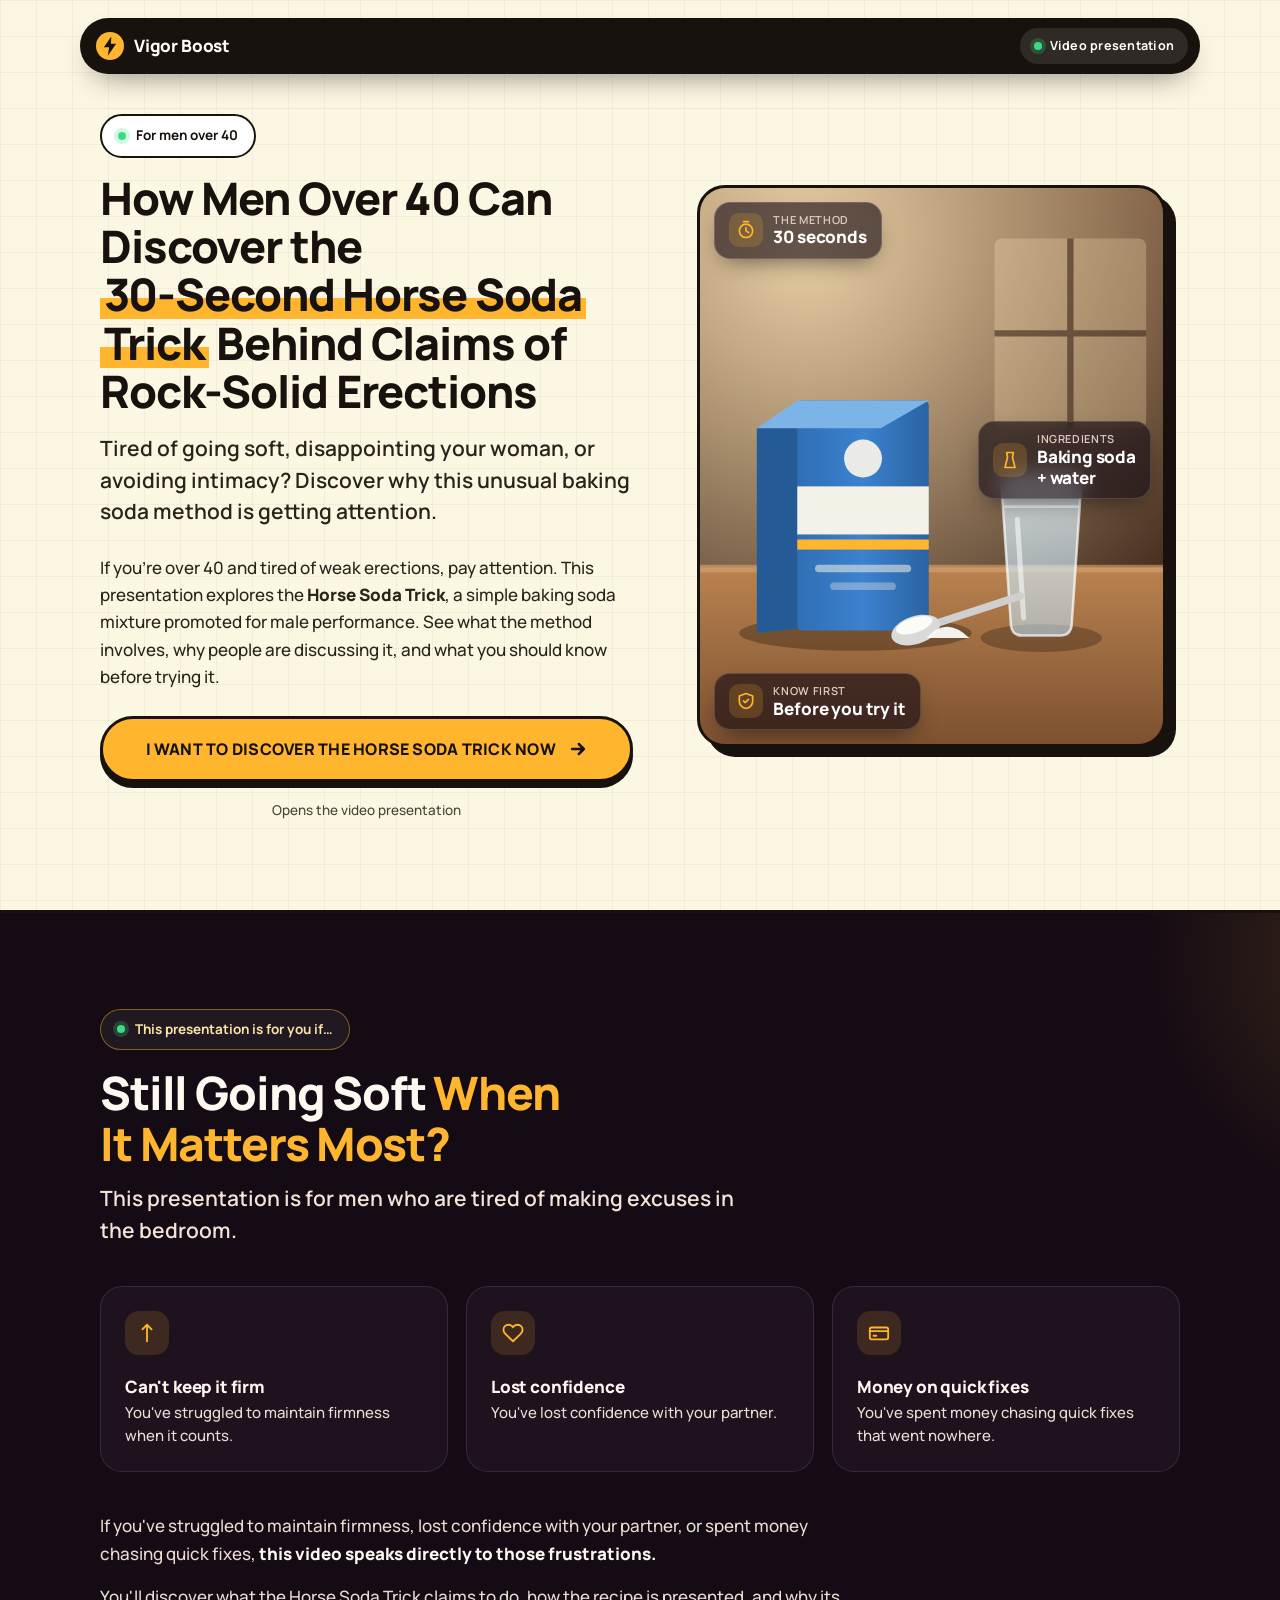
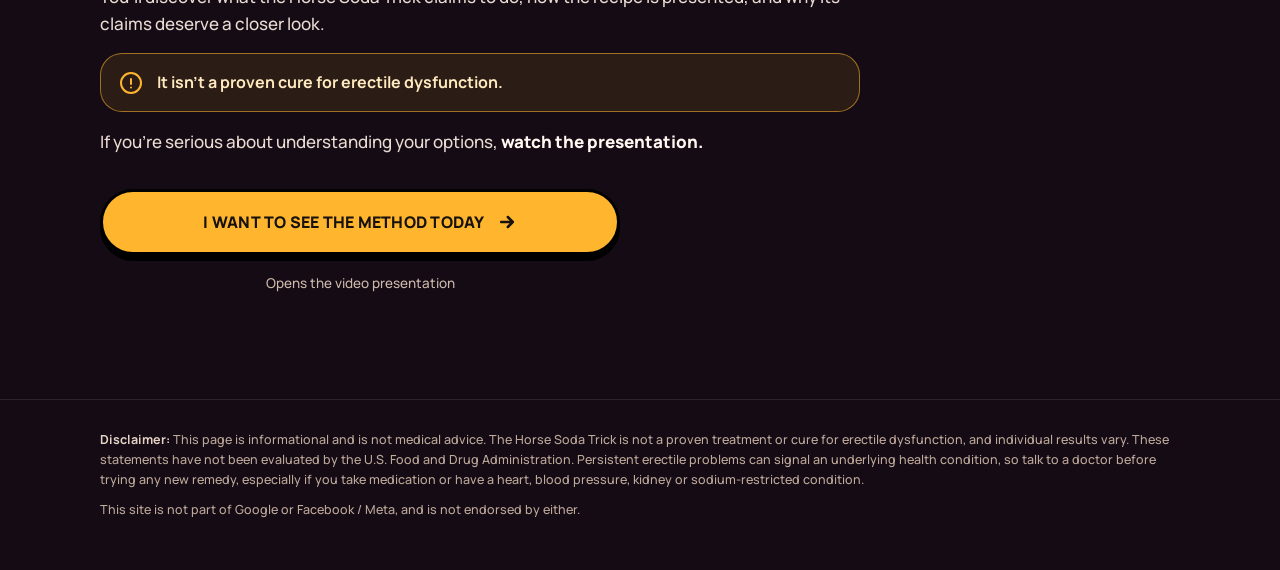
==== presell/index.html @ 9850828d "feat(presell): página presell Horse Soda Trick em /presell/ Mobile-first, HTML/CSS/JS puro. Visual c" ====
<!doctype html>
<html lang="en">
<head>
<meta charset="utf-8">
<meta name="viewport" content="width=device-width, initial-scale=1, viewport-fit=cover">
<title>The 30-Second Horse Soda Trick</title>
<meta name="description" content="A short presentation on the Horse Soda Trick, a baking soda mixture promoted for male performance. See what it claims, how it is presented and what to know before trying it.">
<meta name="robots" content="noindex, nofollow">
<meta name="theme-color" content="#FCF7E3">
<link rel="preload" href="fonts/Manrope-VariableFont_wght.woff2" as="font" type="font/woff2" crossorigin>

<style>
@font-face{
  font-family:"Manrope";
  src:url("fonts/Manrope-VariableFont_wght.woff2") format("woff2");
  font-weight:200 800;
  font-display:swap;
}

/* ---------- Tokens ---------- */
:root{
  --cream:#FCF7E3;
  --cream-2:#F5EDCB;
  --ink:#17120D;
  --ink-soft:#4A4036;
  --night:#140B14;
  --night-2:#1E121E;
  --night-text:#EBDCD3;
  --night-head:#FFF7F0;
  --amber:#FFB52E;
  --amber-deep:#E8960C;
  --green:#3DDC84;
  --line:rgba(23,18,13,.14);
  --radius:22px;
  --gutter:20px;
  --maxw:1120px;
  --shadow-btn:0 6px 0 var(--ink);
}

*,*::before,*::after{box-sizing:border-box}
html{-webkit-text-size-adjust:100%;scroll-behavior:smooth}
body{
  margin:0;
  font-family:"Manrope",system-ui,-apple-system,"Segoe UI",Roboto,sans-serif;
  font-weight:500;
  font-size:17px;
  line-height:1.6;
  color:var(--ink);
  background-color:var(--cream);
  /* Prospeny-style faint grid */
  background-image:
    linear-gradient(rgba(23,18,13,.045) 1px,transparent 1px),
    linear-gradient(90deg,rgba(23,18,13,.045) 1px,transparent 1px);
  background-size:36px 36px;
  padding-bottom:env(safe-area-inset-bottom);
}
img,svg{display:block;max-width:100%}
a{color:inherit}
.wrap{width:100%;max-width:var(--maxw);margin-inline:auto;padding-inline:var(--gutter)}
.sr-only{position:absolute;width:1px;height:1px;overflow:hidden;clip:rect(0 0 0 0);white-space:nowrap}
:focus-visible{outline:3px solid var(--ink);outline-offset:3px;border-radius:6px}

/* ---------- Pill nav ---------- */
.nav-shell{position:sticky;top:0;z-index:30;padding:12px var(--gutter) 0}
.nav{
  max-width:var(--maxw);margin-inline:auto;
  display:flex;align-items:center;justify-content:space-between;gap:12px;
  background:var(--ink);color:#fff;
  border-radius:999px;padding:10px 12px 10px 16px;
  box-shadow:0 14px 30px -14px rgba(23,18,13,.55);
}
.brand{display:flex;align-items:center;gap:10px;font-weight:800;letter-spacing:-.01em;font-size:17px;text-decoration:none}
.brand svg{width:28px;height:28px;flex:none}
.nav-tag{
  display:inline-flex;align-items:center;gap:8px;
  font-size:12.5px;font-weight:700;letter-spacing:.02em;
  padding:8px 14px;border-radius:999px;
  background:rgba(255,255,255,.1);color:#fff;white-space:nowrap
}
.dot{width:8px;height:8px;border-radius:50%;background:var(--green);box-shadow:0 0 0 4px rgba(61,220,132,.22);flex:none}

/* ---------- Buttons (chunky, offset shadow) ---------- */
.btn{
  --bg:var(--amber);--fg:var(--ink);
  display:flex;align-items:center;justify-content:center;gap:12px;
  width:100%;
  font:inherit;font-weight:800;font-size:16px;line-height:1.25;letter-spacing:.015em;text-transform:uppercase;text-align:center;
  color:var(--fg);background:var(--bg);
  border:3px solid var(--ink);border-radius:999px;
  padding:18px 24px;
  box-shadow:var(--shadow-btn);
  text-decoration:none;cursor:pointer;
  transition:transform .12s ease,box-shadow .12s ease,background .12s ease;
  -webkit-tap-highlight-color:transparent;
}
.btn:hover{background:#FFC24F;transform:translateY(2px);box-shadow:0 4px 0 var(--ink)}
.btn:active{transform:translateY(6px);box-shadow:0 0 0 var(--ink)}
.btn svg{width:20px;height:20px;flex:none;transition:transform .2s ease}
.btn:hover svg{transform:translateX(4px)}
.btn-note{margin:18px 0 0;font-size:13.5px;color:var(--ink-soft);text-align:center}

/* ---------- Block 1: Hero ---------- */
.hero{padding:28px 0 56px}
.hero-grid{display:grid;gap:30px}
.chip{
  display:inline-flex;align-items:center;gap:10px;
  font-size:13.5px;font-weight:700;
  padding:9px 16px;border-radius:999px;
  background:#fff;border:2px solid var(--ink);
}
h1{
  margin:18px 0 0;
  font-weight:800;
  font-size:clamp(28px,7.4vw,52px);
  line-height:1.08;
  letter-spacing:-.025em;
  text-wrap:balance;
}
.mark{
  background:linear-gradient(transparent 58%,var(--amber) 58%,var(--amber) 92%,transparent 92%);
  padding-inline:.08em;
  -webkit-box-decoration-break:clone;box-decoration-break:clone;
}
.nw{white-space:nowrap}
.sub{
  margin:18px 0 0;
  font-size:clamp(18px,4.6vw,21px);
  line-height:1.5;font-weight:600;color:#2B231B;
  text-wrap:pretty;
}

/* photo card with floating glass chips (Nomade-style) */
.photo{
  position:relative;
  border-radius:28px;
  border:3px solid var(--ink);
  box-shadow:10px 10px 0 var(--ink);
  overflow:hidden;
  aspect-ratio:4/4.4;
  background:#2a1a12;
  margin:6px 10px 10px 0;
}
.photo svg,.photo img{position:absolute;inset:0;width:100%;height:100%;object-fit:cover}
.float{
  position:absolute;z-index:2;
  display:flex;align-items:center;gap:10px;
  padding:10px 14px;border-radius:16px;
  background:rgba(20,11,20,.62);
  -webkit-backdrop-filter:blur(10px);backdrop-filter:blur(10px);
  border:1px solid rgba(255,255,255,.16);
  color:var(--night-head);
  font-size:13px;font-weight:700;line-height:1.25;
  box-shadow:0 10px 24px -10px rgba(0,0,0,.6);
}
.float small{display:block;font-size:11px;font-weight:600;letter-spacing:.06em;text-transform:uppercase;color:#E3CDBE}
.float b{font-size:17px;font-weight:800;color:#fff;letter-spacing:-.01em}
.float .ic{width:34px;height:34px;border-radius:10px;background:rgba(255,181,46,.18);display:grid;place-items:center;flex:none}
.float .ic svg{position:static;width:20px;height:20px;color:var(--amber)}
.f1{top:14px;left:14px}
.f2{top:42%;right:12px}
.f3{bottom:14px;left:14px}
@media (prefers-reduced-motion:no-preference){
  .f1{animation:bob 6s ease-in-out infinite}
  .f2{animation:bob 7s ease-in-out -2s infinite}
  .f3{animation:bob 6.5s ease-in-out -4s infinite}
  @keyframes bob{0%,100%{transform:translateY(0)}50%{transform:translateY(-6px)}}
}

.lead{margin:0;font-size:17px;color:#2B231B}
.lead strong{font-weight:800}
.hero-cta{margin-top:26px}

/* ---------- Block 2: Qualification (dark, Nomade-style) ---------- */
.qual{
  background:var(--night);color:var(--night-text);
  padding:64px 0 72px;
  border-top:3px solid var(--ink);
  position:relative;overflow:hidden;
}
.qual::before{
  content:"";position:absolute;inset:-20% -30% auto auto;width:520px;height:520px;
  background:radial-gradient(closest-side,rgba(255,181,46,.18),transparent);
  pointer-events:none;
}
.qual .wrap{position:relative}
.eyebrow{
  display:inline-flex;align-items:center;gap:10px;
  font-size:13.5px;font-weight:700;
  padding:9px 16px;border-radius:999px;
  background:rgba(255,255,255,.06);border:1px solid rgba(255,181,46,.45);
  color:#FFE2A8;
}
h2{
  margin:18px 0 0;
  font-weight:800;
  font-size:clamp(28px,7vw,46px);
  line-height:1.1;letter-spacing:-.025em;
  color:var(--night-head);text-wrap:balance;
}
h2 em{font-style:normal;color:var(--amber)}
.qual .sub{color:#F3E4D8;margin-top:14px}
.qual-grid{display:grid;gap:14px;margin-top:30px}
.pain{
  display:flex;gap:16px;align-items:flex-start;
  background:var(--night-2);
  border:1px solid rgba(255,255,255,.1);
  border-radius:var(--radius);padding:18px 18px;
}
.pain .ic{
  width:44px;height:44px;border-radius:14px;flex:none;
  display:grid;place-items:center;
  background:rgba(255,181,46,.14);color:var(--amber);
}
.pain .ic svg{width:22px;height:22px}
.pain h3{margin:2px 0 2px;font-size:17px;font-weight:800;color:var(--night-head);letter-spacing:-.01em}
.pain p{margin:0;font-size:15px;line-height:1.5;color:var(--night-text)}

.qual-text{margin-top:30px;display:grid;gap:16px;font-size:17px;color:var(--night-text)}
.qual-text p{margin:0}
.qual-text strong{color:var(--night-head);font-weight:800}

.honest{
  display:flex;gap:14px;align-items:flex-start;
  background:rgba(255,181,46,.1);
  border:1.5px solid rgba(255,181,46,.55);
  border-radius:var(--radius);padding:16px 18px;
  color:#FFE9BF;font-weight:700;font-size:16px;line-height:1.5;
}
.honest svg{width:24px;height:24px;flex:none;color:var(--amber);margin-top:1px}

.qual-cta{margin-top:34px}
.qual .btn{--shadow-btn:0 6px 0 #000;box-shadow:var(--shadow-btn);border-color:#000}
.qual .btn:hover{box-shadow:0 4px 0 #000}
.qual .btn:active{box-shadow:0 0 0 #000}
.qual .btn-note{color:#CDB9AB}

/* ---------- Footer ---------- */
footer{background:var(--night);color:#BFA99B;border-top:1px solid rgba(255,255,255,.1);padding:30px 0 120px;font-size:12.5px;line-height:1.6}
footer p{margin:0 0 10px}
footer strong{color:#E6D3C6}

/* ---------- Sticky mobile CTA (Prospeny-style) ---------- */
.sticky{
  position:fixed;left:0;right:0;bottom:0;z-index:40;
  padding:12px var(--gutter) calc(12px + env(safe-area-inset-bottom));
  background:linear-gradient(to top,rgba(252,247,227,.96) 55%,rgba(252,247,227,0));
  transform:translateY(120%);opacity:0;
  transition:transform .3s ease,opacity .3s ease;
  pointer-events:none;
}
.sticky.show{transform:none;opacity:1;pointer-events:auto}
.sticky .btn{padding:15px 20px;font-size:14.5px}

/* ---------- Desktop ---------- */
@media (min-width:880px){
  body{font-size:18px}
  .nav-shell{padding-top:18px}
  .hero{padding:40px 0 88px}
  h1{font-size:clamp(40px,3.5vw,46px);margin-top:16px}
  .hero-grid{grid-template-columns:1.05fr .95fr;column-gap:64px;row-gap:0;align-items:start}
  .hero-a{grid-column:1;grid-row:1;align-self:end}
  .hero-b{grid-column:1;grid-row:2;align-self:start;margin-top:26px}
  .photo{grid-column:2;grid-row:1 / span 2;aspect-ratio:4/4.8;margin-right:14px;align-self:center}
  .hero-cta{max-width:560px}
  .btn{font-size:16px;padding:20px 24px}
  .qual{padding:96px 0 104px}
  .qual-head{max-width:760px}
  .qual-grid{grid-template-columns:repeat(3,1fr);gap:18px;margin-top:40px}
  .pain{flex-direction:column;padding:24px}
  .qual-text{max-width:760px;margin-top:40px}
  .qual-cta{max-width:520px}
  .sticky{display:none}
  footer{padding-bottom:40px}
}
@media (max-width:380px){
  .nav-tag{font-size:11.5px;padding:7px 11px}
  .float{font-size:12px;padding:8px 11px}
  .f2{top:46%}
}
@media (prefers-reduced-motion:reduce){
  html{scroll-behavior:auto}
  .btn,.btn svg,.sticky{transition:none}
}
</style>
</head>

<body>

<!-- UTM passthrough (same script used on /vsl/) -->
<script src="https://cdn.utmify.com.br/scripts/utms/latest.js" data-utmify-prevent-xcod-sck data-utmify-prevent-subids data-utmify-ignore-iframe async defer></script>
<!-- TODO: paste the UTMify / Meta pixel snippet for this page here (ID pending from Diogo) -->

<div class="nav-shell">
  <header class="nav" role="banner">
    <a class="brand" href="#top" aria-label="Vigor Boost">
      <svg viewBox="0 0 32 32" aria-hidden="true"><circle cx="16" cy="16" r="16" fill="#FFB52E"/><path d="M17.5 5 9 17.5h6L13.5 27 23 13.5h-6z" fill="#17120D"/></svg>
      <span>Vigor Boost</span>
    </a>
    <span class="nav-tag"><span class="dot" aria-hidden="true"></span>Video presentation</span>
  </header>
</div>

<main id="top">

  <!-- ============ BLOCK 1 — HERO ============ -->
  <section class="hero" aria-labelledby="h1">
    <div class="wrap hero-grid">

      <div class="hero-a">
        <span class="chip"><span class="dot" aria-hidden="true"></span>For men over 40</span>

        <h1 id="h1">How Men Over 40 Can Discover the <span class="mark"><span class="nw">30-Second</span> Horse Soda Trick</span> Behind Claims of Rock-Solid Erections</h1>

        <p class="sub">Tired of going soft, disappointing your woman, or avoiding intimacy? Discover why this unusual baking soda method is getting attention.</p>
      </div>

      <figure class="photo">
        <!-- Fallback illustration (shows until img/hero.jpg exists) -->
        <svg viewBox="0 0 400 440" preserveAspectRatio="xMidYMid slice" role="img" aria-label="A box of baking soda and a glass of water on a kitchen table">
          <defs>
            <linearGradient id="wall" x1="0" y1="0" x2="0" y2="1"><stop offset="0" stop-color="#6b4a33"/><stop offset="1" stop-color="#3a2519"/></linearGradient>
            <linearGradient id="table" x1="0" y1="0" x2="0" y2="1"><stop offset="0" stop-color="#b9824f"/><stop offset="1" stop-color="#7d5130"/></linearGradient>
            <radialGradient id="win" cx=".25" cy=".1" r=".9"><stop offset="0" stop-color="#ffe7b8" stop-opacity=".85"/><stop offset="1" stop-color="#ffe7b8" stop-opacity="0"/></radialGradient>
            <linearGradient id="water" x1="0" y1="0" x2="0" y2="1"><stop offset="0" stop-color="#e9f6ff" stop-opacity=".75"/><stop offset="1" stop-color="#bfe3f7" stop-opacity=".55"/></linearGradient>
            <linearGradient id="box" x1="0" y1="0" x2="1" y2="0"><stop offset="0" stop-color="#2f6fb5"/><stop offset=".5" stop-color="#3b82cf"/><stop offset="1" stop-color="#2a63a2"/></linearGradient>
          </defs>
          <rect width="400" height="440" fill="url(#wall)"/>
          <rect width="400" height="440" fill="url(#win)"/>
          <!-- window -->
          <rect x="250" y="40" width="120" height="150" rx="6" fill="#fbe3b0" opacity=".28"/>
          <path d="M310 40v150M250 115h120" stroke="#3a2519" stroke-width="5" opacity=".6"/>
          <!-- table -->
          <rect y="300" width="400" height="140" fill="url(#table)"/>
          <rect y="298" width="400" height="6" fill="#d9a470" opacity=".6"/>
          <!-- soft shadows -->
          <ellipse cx="140" cy="352" rx="92" ry="14" fill="#000" opacity=".28"/>
          <ellipse cx="287" cy="356" rx="48" ry="11" fill="#000" opacity=".25"/>
          <!-- baking soda box -->
          <g>
            <path d="M62 190 118 172 118 346 62 352Z" fill="#245a95"/>
            <rect x="94" y="168" width="104" height="182" rx="4" fill="url(#box)"/>
            <path d="M94 168 62 190 160 190 198 168Z" fill="#7db4e8"/>
            <rect x="94" y="236" width="104" height="38" fill="#f4f1e8"/>
            <rect x="94" y="278" width="104" height="8" fill="#ffb52e"/>
            <circle cx="146" cy="214" r="15" fill="#f4f1e8" opacity=".95"/>
            <rect x="108" y="298" width="76" height="6" rx="3" fill="#f4f1e8" opacity=".55"/>
            <rect x="120" y="312" width="52" height="6" rx="3" fill="#f4f1e8" opacity=".35"/>
          </g>
          <!-- glass of water -->
          <g>
            <path d="M255 228 263 346Q264 354 272 354H302Q310 354 311 346L319 228Z" fill="url(#water)" stroke="#ffffff" stroke-opacity=".7" stroke-width="2"/>
            <path d="M257 252H317" stroke="#ffffff" stroke-opacity=".7" stroke-width="2"/>
            <path d="M268 262 273 340" stroke="#fff" stroke-opacity=".55" stroke-width="4" stroke-linecap="round"/>
            <ellipse cx="287" cy="228" rx="32" ry="6" fill="#fff" opacity=".35"/>
          </g>
          <!-- spoon with powder -->
          <g transform="rotate(-18 214 340)">
            <rect x="190" y="338" width="86" height="6" rx="3" fill="#cfcfcf"/>
            <ellipse cx="186" cy="341" rx="20" ry="11" fill="#d9d9d9"/>
            <ellipse cx="186" cy="337" rx="15" ry="6" fill="#fbfbf7"/>
          </g>
          <!-- powder pile -->
          <path d="M196 356q16-18 34 0z" fill="#fbfbf7" opacity=".95"/>
        </svg>
        <img src="img/hero.jpg" width="800" height="880" alt="A man in his kitchen with a box of baking soda and a glass of water on the table" fetchpriority="high" decoding="async" onerror="this.remove()">

        <div class="float f1" aria-hidden="true">
          <span class="ic"><svg viewBox="0 0 24 24" fill="none" stroke="currentColor" stroke-width="2" stroke-linecap="round" stroke-linejoin="round"><circle cx="12" cy="13" r="8"/><path d="M12 9v4l3 2M9 2h6"/></svg></span>
          <span><small>The method</small><b>30 seconds</b></span>
        </div>
        <div class="float f2" aria-hidden="true">
          <span class="ic"><svg viewBox="0 0 24 24" fill="none" stroke="currentColor" stroke-width="2" stroke-linecap="round" stroke-linejoin="round"><path d="M8 3h8l-1 6 3 12H6L9 9z"/></svg></span>
          <span><small>Ingredients</small><b>Baking soda<br>+ water</b></span>
        </div>
        <div class="float f3" aria-hidden="true">
          <span class="ic"><svg viewBox="0 0 24 24" fill="none" stroke="currentColor" stroke-width="2" stroke-linecap="round" stroke-linejoin="round"><path d="M12 3 4 6v6c0 5 3.4 8 8 9 4.6-1 8-4 8-9V6z"/><path d="m9 12 2 2 4-4"/></svg></span>
          <span><small>Know first</small><b>Before you try it</b></span>
        </div>
      </figure>

      <div class="hero-b">
        <p class="lead">If you're over 40 and tired of weak erections, pay attention. This presentation explores the <strong>Horse Soda Trick</strong>, a simple baking soda mixture promoted for male performance. See what the method involves, why people are discussing it, and what you should know before trying it.</p>

        <div class="hero-cta">
          <a class="btn js-cta" id="cta-hero" href="/vsl/">
            <span>I want to discover the Horse Soda Trick now</span>
            <svg viewBox="0 0 24 24" fill="none" stroke="currentColor" stroke-width="3" stroke-linecap="round" stroke-linejoin="round" aria-hidden="true"><path d="M5 12h14M13 6l6 6-6 6"/></svg>
          </a>
          <p class="btn-note">Opens the video presentation</p>
        </div>
      </div>

    </div>
  </section>

  <!-- ============ BLOCK 2 — QUALIFICATION ============ -->
  <section class="qual" aria-labelledby="h2">
    <div class="wrap">

      <div class="qual-head">
        <span class="eyebrow"><span class="dot" aria-hidden="true"></span>This presentation is for you if…</span>
        <h2 id="h2">Still Going Soft <em>When It Matters Most?</em></h2>
        <p class="sub">This presentation is for men who are tired of making excuses in the bedroom.</p>
      </div>

      <div class="qual-grid">
        <div class="pain">
          <span class="ic"><svg viewBox="0 0 24 24" fill="none" stroke="currentColor" stroke-width="2" stroke-linecap="round" stroke-linejoin="round" aria-hidden="true"><path d="M12 3v18M7 8l5-5 5 5"/></svg></span>
          <div><h3>Can't keep it firm</h3><p>You've struggled to maintain firmness when it counts.</p></div>
        </div>
        <div class="pain">
          <span class="ic"><svg viewBox="0 0 24 24" fill="none" stroke="currentColor" stroke-width="2" stroke-linecap="round" stroke-linejoin="round" aria-hidden="true"><path d="M20.8 4.6a5.5 5.5 0 0 0-7.8 0L12 5.7l-1-1.1a5.5 5.5 0 0 0-7.8 7.8l1 1.1L12 21l7.8-7.5 1-1.1a5.5 5.5 0 0 0 0-7.8z"/></svg></span>
          <div><h3>Lost confidence</h3><p>You've lost confidence with your partner.</p></div>
        </div>
        <div class="pain">
          <span class="ic"><svg viewBox="0 0 24 24" fill="none" stroke="currentColor" stroke-width="2" stroke-linecap="round" stroke-linejoin="round" aria-hidden="true"><rect x="2" y="6" width="20" height="13" rx="2"/><path d="M2 10h20M6 15h3"/></svg></span>
          <div><h3>Money on quick fixes</h3><p>You've spent money chasing quick fixes that went nowhere.</p></div>
        </div>
      </div>

      <div class="qual-text">
        <p>If you've struggled to maintain firmness, lost confidence with your partner, or spent money chasing quick fixes, <strong>this video speaks directly to those frustrations.</strong></p>
        <p>You'll discover what the Horse Soda Trick claims to do, how the recipe is presented, and why its claims deserve a closer look.</p>
        <div class="honest" role="note">
          <svg viewBox="0 0 24 24" fill="none" stroke="currentColor" stroke-width="2" stroke-linecap="round" stroke-linejoin="round" aria-hidden="true"><circle cx="12" cy="12" r="10"/><path d="M12 8v5M12 16.5v.01"/></svg>
          <span>It isn't a proven cure for erectile dysfunction.</span>
        </div>
        <p>If you're serious about understanding your options, <strong>watch the presentation.</strong></p>
      </div>

      <div class="qual-cta" style="max-width:520px">
        <a class="btn js-cta" id="cta-qual" href="/vsl/">
          <span>I want to see the method today</span>
          <svg viewBox="0 0 24 24" fill="none" stroke="currentColor" stroke-width="3" stroke-linecap="round" stroke-linejoin="round" aria-hidden="true"><path d="M5 12h14M13 6l6 6-6 6"/></svg>
        </a>
        <p class="btn-note">Opens the video presentation</p>
      </div>

    </div>
  </section>
</main>

<footer>
  <div class="wrap">
    <p><strong>Disclaimer:</strong> This page is informational and is not medical advice. The Horse Soda Trick is not a proven treatment or cure for erectile dysfunction, and individual results vary. These statements have not been evaluated by the U.S. Food and Drug Administration. Persistent erectile problems can signal an underlying health condition, so talk to a doctor before trying any new remedy, especially if you take medication or have a heart, blood pressure, kidney or sodium-restricted condition.</p>
    <p>This site is not part of Google or Facebook / Meta, and is not endorsed by either.</p>
  </div>
</footer>

<!-- Sticky CTA (mobile) – appears once the hero button scrolls out of view -->
<div class="sticky" id="sticky" aria-hidden="true">
  <a class="btn js-cta" href="/vsl/" tabindex="-1">
    <span>Watch the presentation</span>
    <svg viewBox="0 0 24 24" fill="none" stroke="currentColor" stroke-width="3" stroke-linecap="round" stroke-linejoin="round" aria-hidden="true"><path d="M5 12h14M13 6l6 6-6 6"/></svg>
  </a>
</div>

<script>
(function(){
  // 1) Carry every query param (utm_*, fbclid, etc.) and hash to the VSL.
  var qs = location.search || "";
  document.querySelectorAll(".js-cta").forEach(function(a){
    a.setAttribute("href", "/vsl/" + qs + location.hash);
  });

  // 2) Sticky CTA: show only while hero + final CTAs are out of view.
  var sticky = document.getElementById("sticky");
  var targets = [document.getElementById("cta-hero"), document.getElementById("cta-qual")];
  var visible = {};
  function update(){
    var anyVisible = Object.keys(visible).some(function(k){return visible[k]});
    var scrolled = window.scrollY > 200;
    var on = scrolled && !anyVisible;
    sticky.classList.toggle("show", on);
    sticky.setAttribute("aria-hidden", on ? "false" : "true");
    sticky.querySelector("a").tabIndex = on ? 0 : -1;
  }
  if ("IntersectionObserver" in window){
    var io = new IntersectionObserver(function(entries){
      entries.forEach(function(e){ visible[e.target.id] = e.isIntersecting; });
      update();
    }, {threshold:.2});
    targets.forEach(function(t){ if(t) io.observe(t); });
    window.addEventListener("scroll", update, {passive:true});
  }
})();
</script>
</body>
</html>
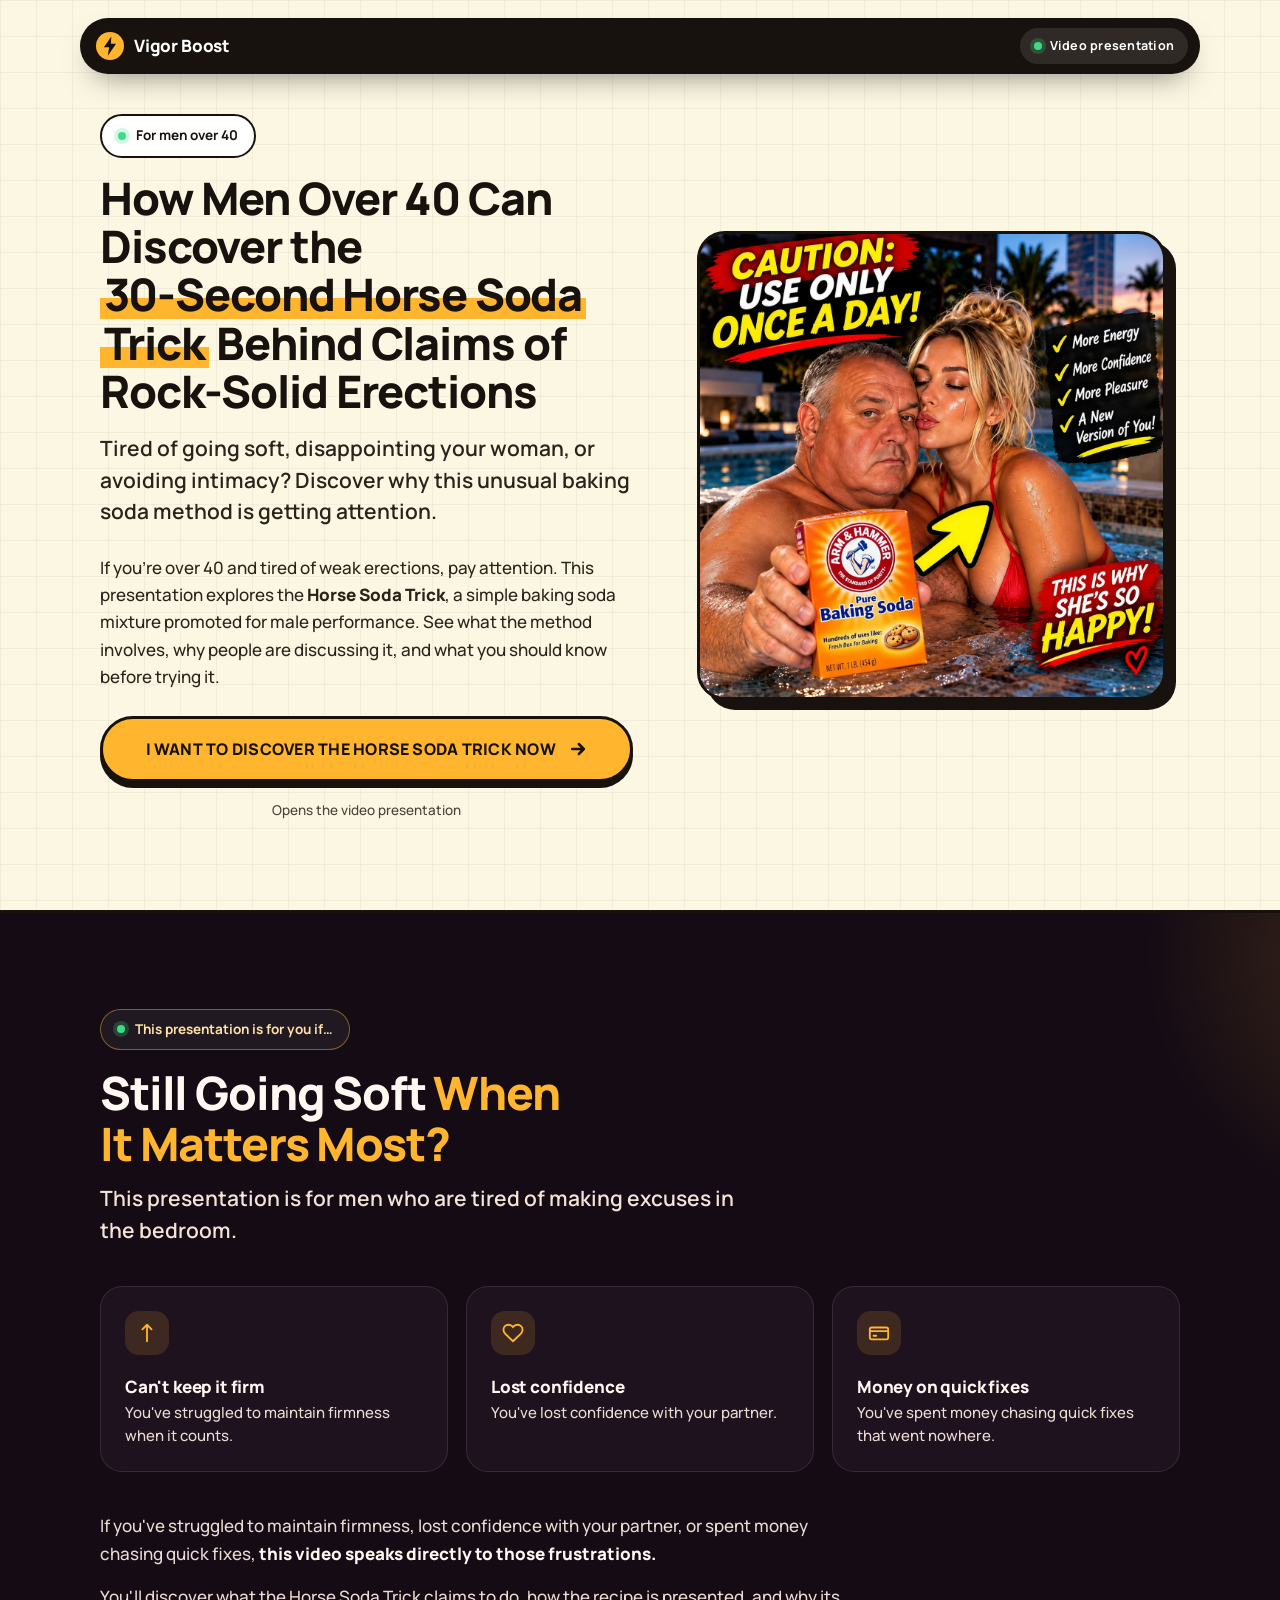
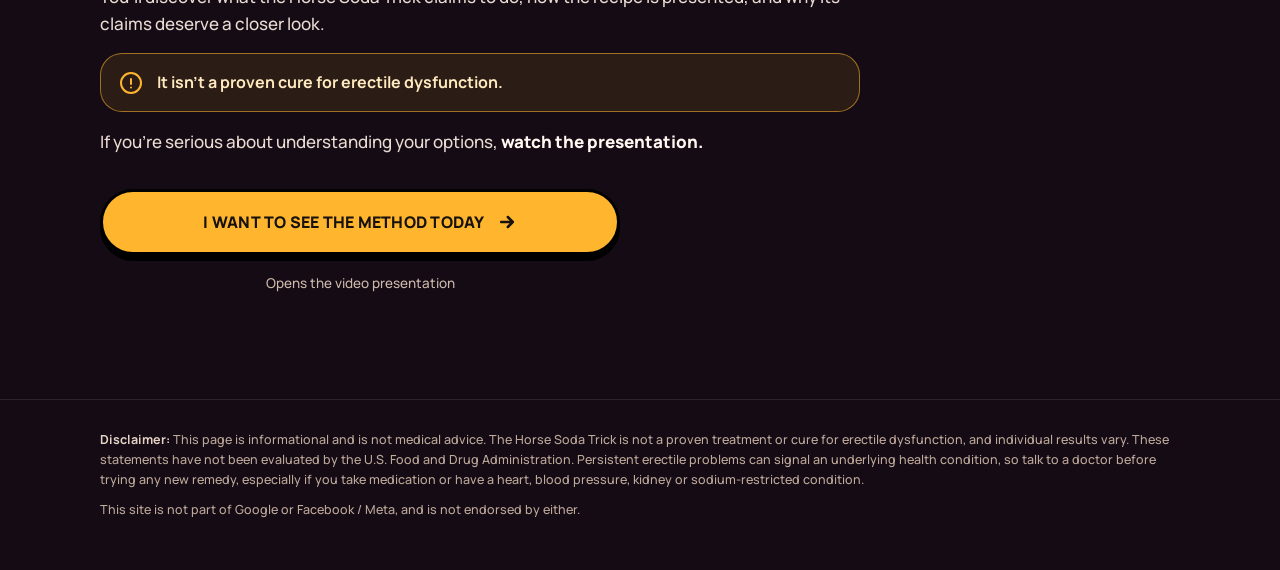
==== commit 3d652a0e: "feat(presell): imagem do hero e CTAs apontando para /vsl-2 Troca a ilustração provisória pela imagem" ====
--- a/presell/index.html
+++ b/presell/index.html
@@ -136,7 +136,7 @@
   border:3px solid var(--ink);
   box-shadow:10px 10px 0 var(--ink);
   overflow:hidden;
-  aspect-ratio:4/4.4;
+  aspect-ratio:1/1;
   background:#2a1a12;
   margin:6px 10px 10px 0;
 }
@@ -260,7 +260,7 @@
   .hero-grid{grid-template-columns:1.05fr .95fr;column-gap:64px;row-gap:0;align-items:start}
   .hero-a{grid-column:1;grid-row:1;align-self:end}
   .hero-b{grid-column:1;grid-row:2;align-self:start;margin-top:26px}
-  .photo{grid-column:2;grid-row:1 / span 2;aspect-ratio:4/4.8;margin-right:14px;align-self:center}
+  .photo{grid-column:2;grid-row:1 / span 2;aspect-ratio:1/1;margin-right:14px;align-self:center}
   .hero-cta{max-width:560px}
   .btn{font-size:16px;padding:20px 24px}
   .qual{padding:96px 0 104px}
@@ -315,74 +315,14 @@
       </div>
 
       <figure class="photo">
-        <!-- Fallback illustration (shows until img/hero.jpg exists) -->
-        <svg viewBox="0 0 400 440" preserveAspectRatio="xMidYMid slice" role="img" aria-label="A box of baking soda and a glass of water on a kitchen table">
-          <defs>
-            <linearGradient id="wall" x1="0" y1="0" x2="0" y2="1"><stop offset="0" stop-color="#6b4a33"/><stop offset="1" stop-color="#3a2519"/></linearGradient>
-            <linearGradient id="table" x1="0" y1="0" x2="0" y2="1"><stop offset="0" stop-color="#b9824f"/><stop offset="1" stop-color="#7d5130"/></linearGradient>
-            <radialGradient id="win" cx=".25" cy=".1" r=".9"><stop offset="0" stop-color="#ffe7b8" stop-opacity=".85"/><stop offset="1" stop-color="#ffe7b8" stop-opacity="0"/></radialGradient>
-            <linearGradient id="water" x1="0" y1="0" x2="0" y2="1"><stop offset="0" stop-color="#e9f6ff" stop-opacity=".75"/><stop offset="1" stop-color="#bfe3f7" stop-opacity=".55"/></linearGradient>
-            <linearGradient id="box" x1="0" y1="0" x2="1" y2="0"><stop offset="0" stop-color="#2f6fb5"/><stop offset=".5" stop-color="#3b82cf"/><stop offset="1" stop-color="#2a63a2"/></linearGradient>
-          </defs>
-          <rect width="400" height="440" fill="url(#wall)"/>
-          <rect width="400" height="440" fill="url(#win)"/>
-          <!-- window -->
-          <rect x="250" y="40" width="120" height="150" rx="6" fill="#fbe3b0" opacity=".28"/>
-          <path d="M310 40v150M250 115h120" stroke="#3a2519" stroke-width="5" opacity=".6"/>
-          <!-- table -->
-          <rect y="300" width="400" height="140" fill="url(#table)"/>
-          <rect y="298" width="400" height="6" fill="#d9a470" opacity=".6"/>
-          <!-- soft shadows -->
-          <ellipse cx="140" cy="352" rx="92" ry="14" fill="#000" opacity=".28"/>
-          <ellipse cx="287" cy="356" rx="48" ry="11" fill="#000" opacity=".25"/>
-          <!-- baking soda box -->
-          <g>
-            <path d="M62 190 118 172 118 346 62 352Z" fill="#245a95"/>
-            <rect x="94" y="168" width="104" height="182" rx="4" fill="url(#box)"/>
-            <path d="M94 168 62 190 160 190 198 168Z" fill="#7db4e8"/>
-            <rect x="94" y="236" width="104" height="38" fill="#f4f1e8"/>
-            <rect x="94" y="278" width="104" height="8" fill="#ffb52e"/>
-            <circle cx="146" cy="214" r="15" fill="#f4f1e8" opacity=".95"/>
-            <rect x="108" y="298" width="76" height="6" rx="3" fill="#f4f1e8" opacity=".55"/>
-            <rect x="120" y="312" width="52" height="6" rx="3" fill="#f4f1e8" opacity=".35"/>
-          </g>
-          <!-- glass of water -->
-          <g>
-            <path d="M255 228 263 346Q264 354 272 354H302Q310 354 311 346L319 228Z" fill="url(#water)" stroke="#ffffff" stroke-opacity=".7" stroke-width="2"/>
-            <path d="M257 252H317" stroke="#ffffff" stroke-opacity=".7" stroke-width="2"/>
-            <path d="M268 262 273 340" stroke="#fff" stroke-opacity=".55" stroke-width="4" stroke-linecap="round"/>
-            <ellipse cx="287" cy="228" rx="32" ry="6" fill="#fff" opacity=".35"/>
-          </g>
-          <!-- spoon with powder -->
-          <g transform="rotate(-18 214 340)">
-            <rect x="190" y="338" width="86" height="6" rx="3" fill="#cfcfcf"/>
-            <ellipse cx="186" cy="341" rx="20" ry="11" fill="#d9d9d9"/>
-            <ellipse cx="186" cy="337" rx="15" ry="6" fill="#fbfbf7"/>
-          </g>
-          <!-- powder pile -->
-          <path d="M196 356q16-18 34 0z" fill="#fbfbf7" opacity=".95"/>
-        </svg>
-        <img src="img/hero.jpg" width="800" height="880" alt="A man in his kitchen with a box of baking soda and a glass of water on the table" fetchpriority="high" decoding="async" onerror="this.remove()">
-
-        <div class="float f1" aria-hidden="true">
-          <span class="ic"><svg viewBox="0 0 24 24" fill="none" stroke="currentColor" stroke-width="2" stroke-linecap="round" stroke-linejoin="round"><circle cx="12" cy="13" r="8"/><path d="M12 9v4l3 2M9 2h6"/></svg></span>
-          <span><small>The method</small><b>30 seconds</b></span>
-        </div>
-        <div class="float f2" aria-hidden="true">
-          <span class="ic"><svg viewBox="0 0 24 24" fill="none" stroke="currentColor" stroke-width="2" stroke-linecap="round" stroke-linejoin="round"><path d="M8 3h8l-1 6 3 12H6L9 9z"/></svg></span>
-          <span><small>Ingredients</small><b>Baking soda<br>+ water</b></span>
-        </div>
-        <div class="float f3" aria-hidden="true">
-          <span class="ic"><svg viewBox="0 0 24 24" fill="none" stroke="currentColor" stroke-width="2" stroke-linecap="round" stroke-linejoin="round"><path d="M12 3 4 6v6c0 5 3.4 8 8 9 4.6-1 8-4 8-9V6z"/><path d="m9 12 2 2 4-4"/></svg></span>
-          <span><small>Know first</small><b>Before you try it</b></span>
-        </div>
+        <img src="img/hero.webp" width="1254" height="1254" alt="A man holding a box of baking soda in a hot tub, with a smiling woman beside him" fetchpriority="high" decoding="async">
       </figure>
 
       <div class="hero-b">
         <p class="lead">If you're over 40 and tired of weak erections, pay attention. This presentation explores the <strong>Horse Soda Trick</strong>, a simple baking soda mixture promoted for male performance. See what the method involves, why people are discussing it, and what you should know before trying it.</p>
 
         <div class="hero-cta">
-          <a class="btn js-cta" id="cta-hero" href="/vsl/">
+          <a class="btn js-cta" id="cta-hero" href="https://vigorboostprotocol.online/vsl-2">
             <span>I want to discover the Horse Soda Trick now</span>
             <svg viewBox="0 0 24 24" fill="none" stroke="currentColor" stroke-width="3" stroke-linecap="round" stroke-linejoin="round" aria-hidden="true"><path d="M5 12h14M13 6l6 6-6 6"/></svg>
           </a>
@@ -429,7 +369,7 @@
       </div>
 
       <div class="qual-cta" style="max-width:520px">
-        <a class="btn js-cta" id="cta-qual" href="/vsl/">
+        <a class="btn js-cta" id="cta-qual" href="https://vigorboostprotocol.online/vsl-2">
           <span>I want to see the method today</span>
           <svg viewBox="0 0 24 24" fill="none" stroke="currentColor" stroke-width="3" stroke-linecap="round" stroke-linejoin="round" aria-hidden="true"><path d="M5 12h14M13 6l6 6-6 6"/></svg>
         </a>
@@ -449,7 +389,7 @@
 
 <!-- Sticky CTA (mobile) – appears once the hero button scrolls out of view -->
 <div class="sticky" id="sticky" aria-hidden="true">
-  <a class="btn js-cta" href="/vsl/" tabindex="-1">
+  <a class="btn js-cta" href="https://vigorboostprotocol.online/vsl-2" tabindex="-1">
     <span>Watch the presentation</span>
     <svg viewBox="0 0 24 24" fill="none" stroke="currentColor" stroke-width="3" stroke-linecap="round" stroke-linejoin="round" aria-hidden="true"><path d="M5 12h14M13 6l6 6-6 6"/></svg>
   </a>
@@ -457,10 +397,10 @@
 
 <script>
 (function(){
-  // 1) Carry every query param (utm_*, fbclid, etc.) and hash to the VSL.
+  // 1) Carry every query param (utm_*, fbclid, etc.) and hash to the VSL page.
   var qs = location.search || "";
   document.querySelectorAll(".js-cta").forEach(function(a){
-    a.setAttribute("href", "/vsl/" + qs + location.hash);
+    a.setAttribute("href", "https://vigorboostprotocol.online/vsl-2" + qs + location.hash);
   });
 
   // 2) Sticky CTA: show only while hero + final CTAs are out of view.
